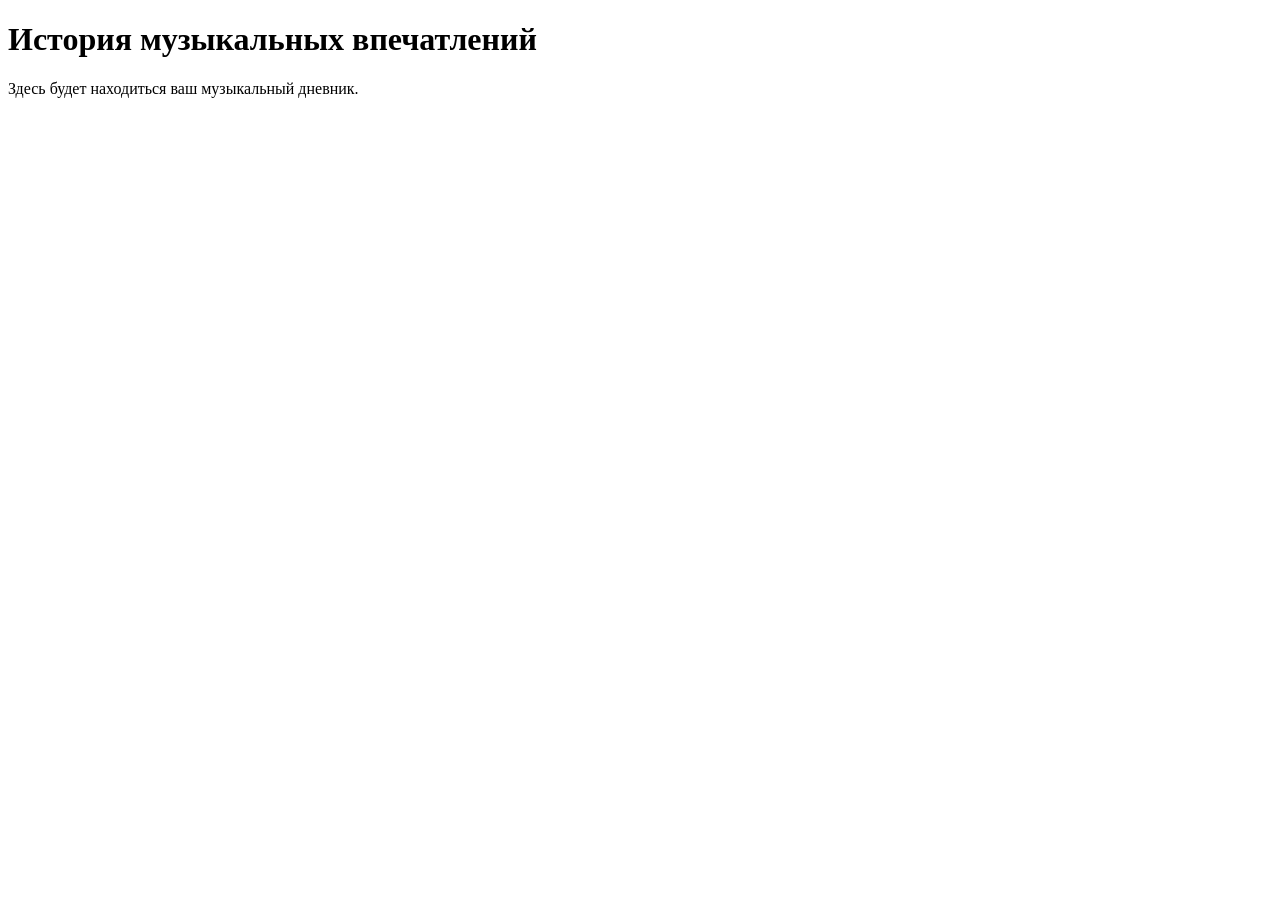
==== index.html @ a51bf450 "Add initial HTML structure for music diary Создана главная HTML-страница" ====
<!DOCTYPE html>
<html lang="ru">
<head>
    <meta charset="UTF-8">
    <meta name="viewport" content="width=device-width, initial-scale=1.0">
    <meta
        name="description"
        content="История музыкальных впечатлений — личный музыкальный дневник"
    >
    <title>История музыкальных впечатлений</title>
</head>
<body>
    <header>
        <h1>История музыкальных впечатлений</h1>
    </header>

    <main>
        <p>Здесь будет находиться ваш музыкальный дневник.</p>
    </main>
</body>
</html>
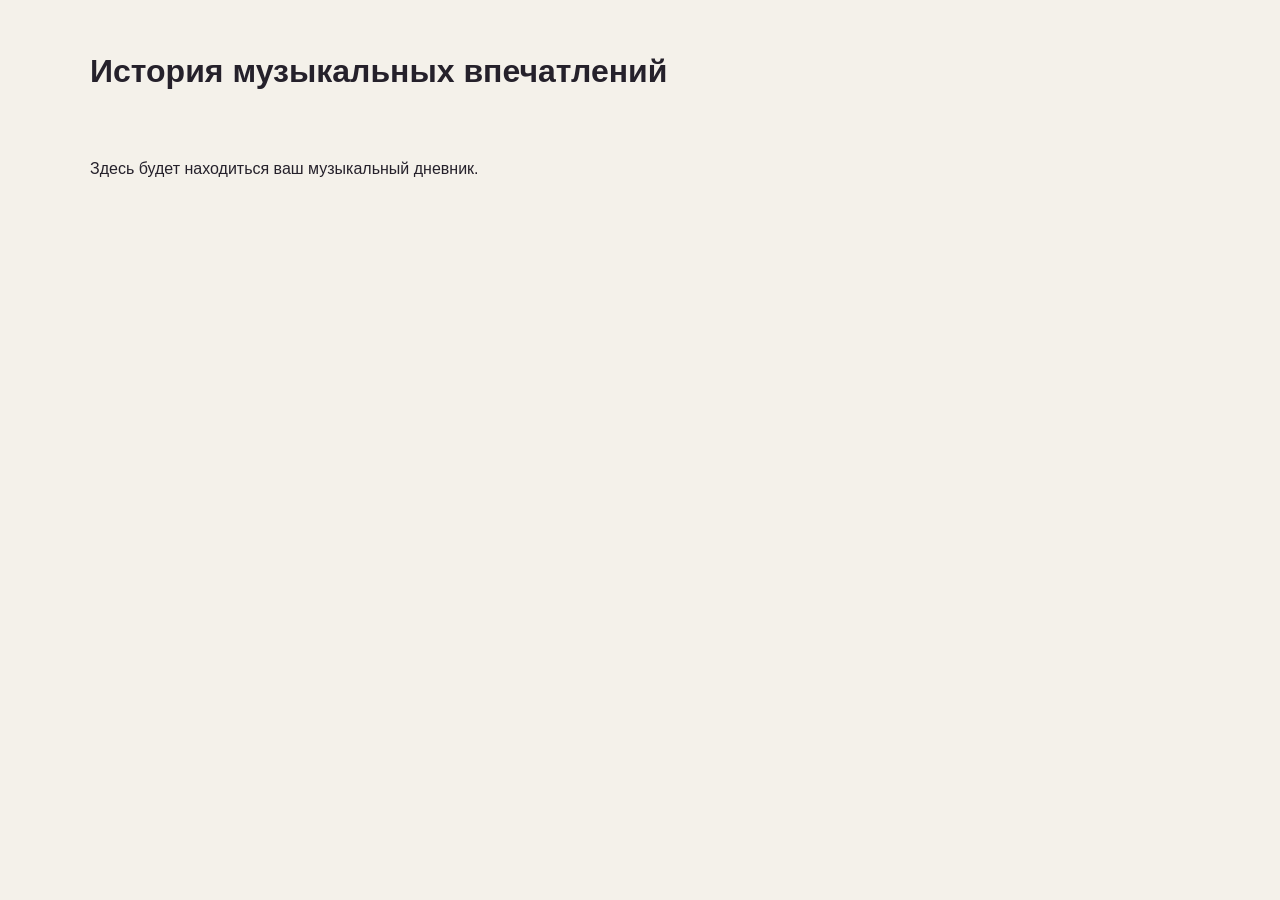
==== commit deda61e8: "Подключены CSS и JavaScript" ====
--- a/index.html
+++ b/index.html
@@ -7,6 +7,7 @@
         name="description"
         content="История музыкальных впечатлений — личный музыкальный дневник"
     >
+    <link rel="stylesheet" href="css/style.css">
     <title>История музыкальных впечатлений</title>
 </head>
 <body>
@@ -17,5 +18,7 @@
     <main>
         <p>Здесь будет находиться ваш музыкальный дневник.</p>
     </main>
+
+    <script src="js/main.js"></script>
 </body>
 </html>
--- a/css/style.css
+++ b/css/style.css
@@ -0,0 +1,31 @@
+:root {
+    --color-background: #f4f1ea;
+    --color-surface: #ffffff;
+    --color-text: #25212b;
+    --color-accent: #7d4e83;
+}
+
+* {
+    box-sizing: border-box;
+}
+
+body {
+    margin: 0;
+    font-family: Arial, sans-serif;
+    color: var(--color-text);
+    background-color: var(--color-background);
+}
+
+header,
+main {
+    width: min(100% - 32px, 1100px);
+    margin: 0 auto;
+}
+
+header {
+    padding: 32px 0;
+}
+
+main {
+    padding-bottom: 40px;
+}
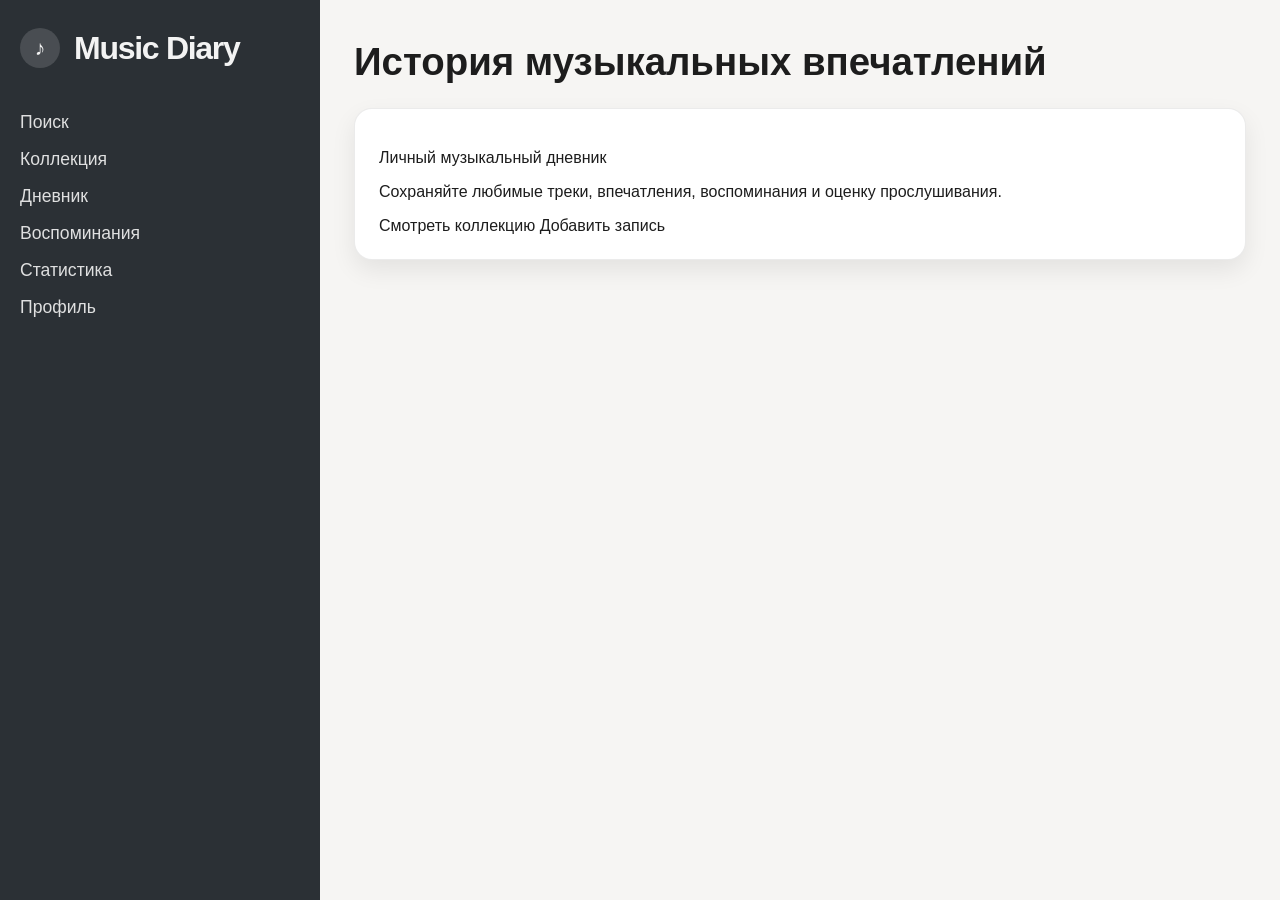
==== commit 8cd53749: "init: create base layout and page structure" ====
--- a/index.html
+++ b/index.html
@@ -1,24 +1,46 @@
 <!DOCTYPE html>
 <html lang="ru">
 <head>
-    <meta charset="UTF-8">
-    <meta name="viewport" content="width=device-width, initial-scale=1.0">
-    <meta
-        name="description"
-        content="История музыкальных впечатлений — личный музыкальный дневник"
-    >
-    <link rel="stylesheet" href="css/style.css">
-    <title>История музыкальных впечатлений</title>
+  <meta charset="UTF-8" />
+  <meta name="viewport" content="width=device-width, initial-scale=1.0" />
+  <title>Music Diary</title>
+  <link rel="stylesheet" href="css/style.css" />
 </head>
 <body>
-    <header>
+  <div class="app-shell">
+    <aside class="sidebar">
+      <header class="sidebar-header">
+        <div class="logo">
+          <span class="logo-mark">♪</span>
+          <span class="logo-text">Music Diary</span>
+        </div>
+      </header>
+
+      <nav class="sidebar-nav" aria-label="Навигация">
+        <a href="pages/search.html" class="nav-link">Поиск</a>
+        <a href="pages/collection.html" class="nav-link">Коллекция</a>
+        <a href="pages/diary.html" class="nav-link">Дневник</a>
+        <a href="pages/memories.html" class="nav-link">Воспоминания</a>
+        <a href="pages/stats.html" class="nav-link">Статистика</a>
+        <a href="pages/profile.html" class="nav-link">Профиль</a>
+      </nav>
+    </aside>
+
+    <main class="main-panel">
+      <header class="page-header">
         <h1>История музыкальных впечатлений</h1>
-    </header>
+      </header>
 
-    <main>
-        <p>Здесь будет находиться ваш музыкальный дневник.</p>
+      <section class="content-block">
+        <p>Личный музыкальный дневник</p>
+        <p>Сохраняйте любимые треки, впечатления, воспоминания и оценку прослушивания.</p>
+
+        <div class="hero-actions">
+          <a href="pages/collection.html" class="button primary">Смотреть коллекцию</a>
+          <a href="pages/diary.html" class="button secondary">Добавить запись</a>
+        </div>
+      </section>
     </main>
-
-    <script src="js/main.js"></script>
+  </div>
 </body>
-</html>
+</html>
--- a/css/style.css
+++ b/css/style.css
@@ -1,31 +1,123 @@
 :root {
-    --color-background: #f4f1ea;
-    --color-surface: #ffffff;
-    --color-text: #25212b;
-    --color-accent: #7d4e83;
+  --bg-page: #eceae4;
+  --sidebar-bg: #2b3035;
+  --sidebar-text: #f3f3f3;
+  --main-bg: #f6f5f3;
+  --panel-bg: #ffffff;
+  --text-main: #1d1d1d;
+  --text-soft: #5b5b5b;
+  --border: rgba(0, 0, 0, 0.08);
+  --accent: #7d4e83;
+  --shadow: 0 10px 24px rgba(0, 0, 0, 0.08);
 }
 
 * {
-    box-sizing: border-box;
+  box-sizing: border-box;
 }
 
 body {
-    margin: 0;
-    font-family: Arial, sans-serif;
-    color: var(--color-text);
-    background-color: var(--color-background);
+  margin: 0;
+  font-family: Arial, sans-serif;
+  background: var(--bg-page);
+  color: var(--text-main);
 }
 
-header,
-main {
-    width: min(100% - 32px, 1100px);
-    margin: 0 auto;
+a {
+  text-decoration: none;
+  color: inherit;
 }
 
-header {
-    padding: 32px 0;
+.app-shell {
+  display: flex;
+  min-height: 100vh;
 }
 
-main {
-    padding-bottom: 40px;
+.sidebar {
+  width: 320px;
+  background: var(--sidebar-bg);
+  color: var(--sidebar-text);
+  padding: 28px 20px 30px;
+  display: flex;
+  flex-direction: column;
 }
+
+.sidebar-header {
+  margin-bottom: 32px;
+}
+
+.logo {
+  display: flex;
+  align-items: center;
+  gap: 14px;
+}
+
+.logo-mark {
+  width: 40px;
+  height: 40px;
+  border-radius: 50%;
+  background: rgba(255, 255, 255, 0.14);
+  display: flex;
+  align-items: center;
+  justify-content: center;
+  font-size: 1.3rem;
+}
+
+.logo-text {
+  font-size: 2rem;
+  font-weight: 700;
+  letter-spacing: -0.04em;
+}
+
+.sidebar-nav {
+  display: flex;
+  flex-direction: column;
+  gap: 16px;
+  margin-top: 12px;
+}
+
+.nav-link {
+  font-size: 1.1rem;
+  color: var(--sidebar-text);
+  opacity: 0.9;
+  transition: opacity 0.2s ease, transform 0.2s ease;
+}
+
+.nav-link:hover,
+.nav-link:focus {
+  opacity: 1;
+  transform: translateX(4px);
+}
+
+.main-panel {
+  flex: 1;
+  background: var(--main-bg);
+  padding: 40px 34px;
+}
+
+.page-header h1 {
+  margin: 0 0 24px;
+  font-size: 2.4rem;
+  color: var(--text-main);
+}
+
+.content-block {
+  background: var(--panel-bg);
+  border: 1px solid var(--border);
+  border-radius: 18px;
+  box-shadow: var(--shadow);
+  padding: 24px;
+}
+
+@media (max-width: 768px) {
+  .app-shell {
+    flex-direction: column;
+  }
+
+  .sidebar {
+    width: 100%;
+  }
+
+  .main-panel {
+    padding: 20px 16px;
+  }
+}
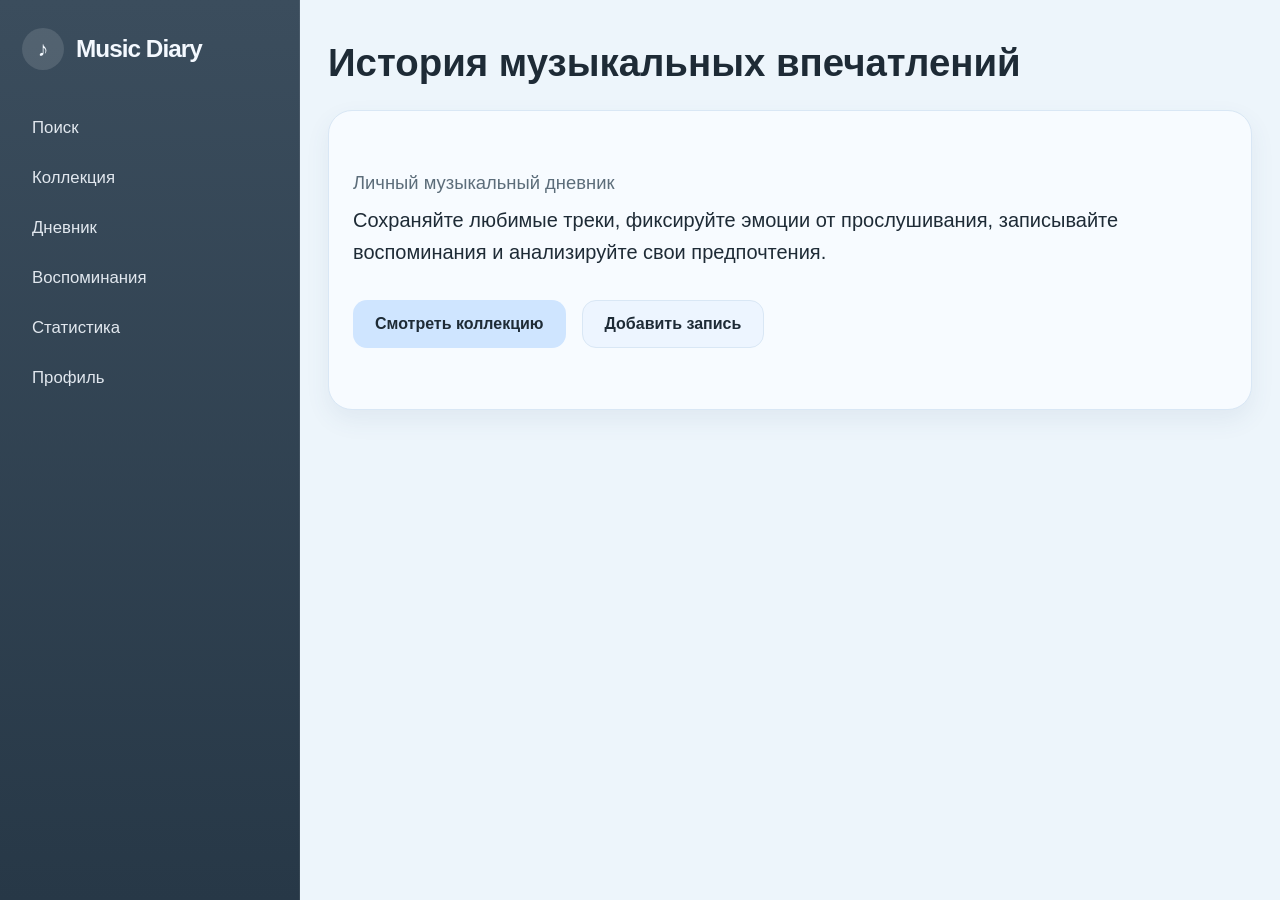
==== commit 9c0b7b79: "update page layout and global styles across site" ====
--- a/index.html
+++ b/index.html
@@ -1,46 +1,49 @@
 <!DOCTYPE html>
 <html lang="ru">
-<head>
-  <meta charset="UTF-8" />
-  <meta name="viewport" content="width=device-width, initial-scale=1.0" />
-  <title>Music Diary</title>
-  <link rel="stylesheet" href="css/style.css" />
-</head>
-<body>
-  <div class="app-shell">
-    <aside class="sidebar">
-      <header class="sidebar-header">
-        <div class="logo">
-          <span class="logo-mark">♪</span>
-          <span class="logo-text">Music Diary</span>
-        </div>
-      </header>
+  <head>
+    <meta charset="UTF-8" />
+    <meta name="viewport" content="width=device-width, initial-scale=1.0" />
+    <title>Music Diary</title>
+    <link rel="stylesheet" href="css/style.css" />
+  </head>
+  <body>
+    <div class="app-shell">
+      <aside class="sidebar">
+        <header class="sidebar-header">
+          <div class="logo">
+            <span class="logo-mark">♪</span>
+            <span class="logo-text">Music Diary</span>
+          </div>
+        </header>
 
-      <nav class="sidebar-nav" aria-label="Навигация">
-        <a href="pages/search.html" class="nav-link">Поиск</a>
-        <a href="pages/collection.html" class="nav-link">Коллекция</a>
-        <a href="pages/diary.html" class="nav-link">Дневник</a>
-        <a href="pages/memories.html" class="nav-link">Воспоминания</a>
-        <a href="pages/stats.html" class="nav-link">Статистика</a>
-        <a href="pages/profile.html" class="nav-link">Профиль</a>
-      </nav>
-    </aside>
+        <nav class="sidebar-nav" aria-label="Навигация по сайту">
+          <a href="pages/search.html" class="nav-link">Поиск</a>
+          <a href="pages/collection.html" class="nav-link">Коллекция</a>
+          <a href="pages/diary.html" class="nav-link">Дневник</a>
+          <a href="pages/memories.html" class="nav-link">Воспоминания</a>
+          <a href="pages/stats.html" class="nav-link">Статистика</a>
+          <a href="pages/profile.html" class="nav-link">Профиль</a>
+        </nav>
+      </aside>
 
-    <main class="main-panel">
-      <header class="page-header">
-        <h1>История музыкальных впечатлений</h1>
-      </header>
+      <main class="main-panel">
+        <header class="page-header">
+          <h1>История музыкальных впечатлений</h1>
+        </header>
 
-      <section class="content-block">
-        <p>Личный музыкальный дневник</p>
-        <p>Сохраняйте любимые треки, впечатления, воспоминания и оценку прослушивания.</p>
+        <section class="content-block hero-block">
+          <p class="lead">Личный музыкальный дневник</p>
+          <p class="hero-text">
+            Сохраняйте любимые треки, фиксируйте эмоции от прослушивания,
+            записывайте воспоминания и анализируйте свои предпочтения.
+          </p>
 
-        <div class="hero-actions">
-          <a href="pages/collection.html" class="button primary">Смотреть коллекцию</a>
-          <a href="pages/diary.html" class="button secondary">Добавить запись</a>
-        </div>
-      </section>
-    </main>
-  </div>
-</body>
+          <div class="hero-actions">
+            <a href="pages/collection.html" class="primary-button">Смотреть коллекцию</a>
+            <a href="pages/diary.html" class="secondary-button">Добавить запись</a>
+          </div>
+        </section>
+      </main>
+    </div>
+  </body>
 </html>
--- a/css/style.css
+++ b/css/style.css
@@ -1,30 +1,46 @@
 :root {
-  --bg-page: #eceae4;
-  --sidebar-bg: #2b3035;
-  --sidebar-text: #f3f3f3;
-  --main-bg: #f6f5f3;
-  --panel-bg: #ffffff;
-  --text-main: #1d1d1d;
-  --text-soft: #5b5b5b;
-  --border: rgba(0, 0, 0, 0.08);
-  --accent: #7d4e83;
-  --shadow: 0 10px 24px rgba(0, 0, 0, 0.08);
+  --bg-page: #edf5fb;
+  --bg-panel: #f7fbff;
+  --bg-panel-strong: #eaf3ff;
+  --sidebar-bg: #3b4d5d;
+  --sidebar-bg-deep: #273847;
+  --sidebar-text: #f4f9ff;
+  --main-text: #1e2b36;
+  --muted-text: #5c6d7a;
+  --line: #d9e7f5;
+  --soft-blue: #dfeefb;
+  --soft-blue-2: #cfe1f7;
+  --soft-blue-3: #b9d3f3;
+  --button-blue: #cfe5ff;
+  --button-blue-hover: #bfdcff;
+  --card-shadow: 0 10px 25px rgba(61, 92, 127, 0.08);
+  --accent: #5f8ec9;
+  --accent-dark: #3e628f;
 }
 
 * {
   box-sizing: border-box;
 }
 
+html {
+  scroll-behavior: smooth;
+}
+
 body {
   margin: 0;
+  min-height: 100vh;
   font-family: Arial, sans-serif;
   background: var(--bg-page);
-  color: var(--text-main);
+  color: var(--main-text);
 }
 
 a {
+  color: inherit;
   text-decoration: none;
-  color: inherit;
+}
+
+button, input, select, textarea {
+  font: inherit;
 }
 
 .app-shell {
@@ -33,37 +49,39 @@
 }
 
 .sidebar {
-  width: 320px;
-  background: var(--sidebar-bg);
+  width: 300px;
+  background: linear-gradient(180deg, var(--sidebar-bg) 0%, var(--sidebar-bg-deep) 100%);
   color: var(--sidebar-text);
-  padding: 28px 20px 30px;
+  padding: 28px 22px 24px;
   display: flex;
   flex-direction: column;
+  border-right: 1px solid rgba(255, 255, 255, 0.08);
 }
 
 .sidebar-header {
-  margin-bottom: 32px;
+  margin-bottom: 28px;
 }
 
 .logo {
   display: flex;
   align-items: center;
-  gap: 14px;
+  gap: 12px;
 }
 
 .logo-mark {
-  width: 40px;
-  height: 40px;
+  width: 42px;
+  height: 42px;
   border-radius: 50%;
-  background: rgba(255, 255, 255, 0.14);
+  background: rgba(255, 255, 255, 0.12);
   display: flex;
   align-items: center;
   justify-content: center;
   font-size: 1.3rem;
+  font-weight: 700;
 }
 
 .logo-text {
-  font-size: 2rem;
+  font-size: clamp(1.5rem, 1.9vw, 2.1rem);
   font-weight: 700;
   letter-spacing: -0.04em;
 }
@@ -71,44 +89,368 @@
 .sidebar-nav {
   display: flex;
   flex-direction: column;
+  gap: 14px;
+  margin-top: 12px;
+}
+
+.nav-link {
+  display: block;
+  padding: 8px 10px;
+  border-radius: 12px;
+  color: var(--sidebar-text);
+  font-size: 1.05rem;
+  font-weight: 500;
+  opacity: 0.9;
+  transition: background 0.2s ease, transform 0.2s ease;
+}
+
+.nav-link:hover,
+.nav-link:focus {
+  background: rgba(255, 255, 255, 0.06);
+  transform: translateX(2px);
+}
+
+.nav-link.active {
+  background: rgba(255, 255, 255, 0.08);
+  opacity: 1;
+}
+
+.main-panel {
+  flex: 1;
+  padding: 40px 28px 36px;
+  background: var(--bg-page);
+}
+
+.page-header h1 {
+  margin: 0 0 24px;
+  font-size: clamp(2rem, 3vw, 3rem);
+  line-height: 1.2;
+  color: var(--main-text);
+}
+
+.content-block {
+  background: var(--bg-panel);
+  border: 1px solid var(--line);
+  border-radius: 24px;
+  box-shadow: var(--card-shadow);
+  padding: 24px;
+}
+
+.hero-block {
+  min-height: 300px;
+  display: flex;
+  flex-direction: column;
+  justify-content: center;
+}
+
+.lead {
+  margin: 0 0 10px;
+  color: var(--muted-text);
+  font-size: 1.15rem;
+}
+
+.hero-text {
+  margin: 0 0 20px;
+  font-size: 1.25rem;
+  line-height: 1.6;
+  color: var(--main-text);
+}
+
+.hero-actions {
+  display: flex;
+  flex-wrap: wrap;
   gap: 16px;
   margin-top: 12px;
 }
 
-.nav-link {
-  font-size: 1.1rem;
-  color: var(--sidebar-text);
-  opacity: 0.9;
-  transition: opacity 0.2s ease, transform 0.2s ease;
-}
-
-.nav-link:hover,
-.nav-link:focus {
-  opacity: 1;
-  transform: translateX(4px);
-}
-
-.main-panel {
-  flex: 1;
-  background: var(--main-bg);
-  padding: 40px 34px;
-}
-
-.page-header h1 {
-  margin: 0 0 24px;
-  font-size: 2.4rem;
-  color: var(--text-main);
-}
-
-.content-block {
-  background: var(--panel-bg);
-  border: 1px solid var(--border);
+.primary-button,
+.secondary-button {
+  display: inline-flex;
+  align-items: center;
+  justify-content: center;
+  min-height: 48px;
+  padding: 12px 22px;
+  border: none;
+  border-radius: 14px;
+  background: var(--button-blue);
+  color: var(--main-text);
+  font-weight: 600;
+  cursor: pointer;
+  transition: background 0.2s ease, transform 0.2s ease, box-shadow 0.2s ease;
+}
+
+.primary-button:hover,
+.secondary-button:hover,
+.primary-button:focus,
+.secondary-button:focus {
+  background: var(--button-blue-hover);
+  transform: translateY(-1px);
+  box-shadow: 0 8px 18px rgba(95, 142, 201, 0.18);
+}
+
+.secondary-button {
+  background: #edf5ff;
+  border: 1px solid var(--line);
+}
+
+.cards-grid {
+  display: grid;
+  grid-template-columns: repeat(auto-fit, minmax(220px, 1fr));
+  gap: 20px;
+}
+
+.track-card {
+  background: var(--bg-panel);
+  border: 1px solid var(--line);
   border-radius: 18px;
-  box-shadow: var(--shadow);
-  padding: 24px;
-}
-
-@media (max-width: 768px) {
+  overflow: hidden;
+  box-shadow: var(--card-shadow);
+  transition: transform 0.2s ease, box-shadow 0.2s ease;
+}
+
+.track-card:hover {
+  transform: translateY(-2px);
+  box-shadow: 0 14px 28px rgba(61, 92, 127, 0.12);
+}
+
+.track-cover {
+  height: 170px;
+  background-size: cover;
+  background-position: center;
+}
+
+.cover-1 { background: linear-gradient(135deg, #bcd8f9, #7fb5eb); }
+.cover-2 { background: linear-gradient(135deg, #dfeefb, #bfd7f3); }
+.cover-3 { background: linear-gradient(135deg, #cfe3ff, #9ec0f0); }
+.cover-4 { background: linear-gradient(135deg, #d3e6ff, #b7d2f2); }
+
+.track-body {
+  padding: 18px 18px 20px;
+}
+
+.tag {
+  display: inline-block;
+  padding: 6px 10px;
+  border-radius: 999px;
+  font-size: 0.72rem;
+  font-weight: 700;
+  background: var(--soft-blue-2);
+  color: var(--accent-dark);
+  margin-bottom: 12px;
+}
+
+.track-body h3 {
+  margin: 0 0 6px;
+  font-size: 1.3rem;
+  color: var(--main-text);
+}
+
+.track-body p {
+  margin: 0;
+  color: var(--muted-text);
+}
+
+.meta {
+  display: flex;
+  justify-content: space-between;
+  margin-top: 16px;
+  font-weight: 700;
+  color: var(--main-text);
+}
+
+.form-grid {
+  display: grid;
+  grid-template-columns: repeat(2, minmax(0, 1fr));
+  gap: 18px;
+}
+
+.form-field {
+  display: flex;
+  flex-direction: column;
+  gap: 8px;
+}
+
+.form-field.full-width {
+  grid-column: 1 / -1;
+}
+
+.form-field label {
+  font-weight: 700;
+  color: var(--main-text);
+}
+
+.form-field input,
+.form-field select,
+.form-field textarea,
+.search-input {
+  width: 100%;
+  border: 1px solid var(--line);
+  border-radius: 12px;
+  background: #fff;
+  color: var(--main-text);
+  padding: 12px 14px;
+  outline: none;
+  transition: border-color 0.2s ease, box-shadow 0.2s ease;
+}
+
+.form-field input:focus,
+.form-field select:focus,
+.form-field textarea:focus,
+.search-input:focus {
+  border-color: var(--accent);
+  box-shadow: 0 0 0 3px rgba(95, 142, 201, 0.12);
+}
+
+.form-field textarea {
+  resize: vertical;
+  min-height: 120px;
+}
+
+.form-actions {
+  margin-top: 22px;
+}
+
+.memory-grid {
+  display: grid;
+  grid-template-columns: repeat(auto-fit, minmax(240px, 1fr));
+  gap: 20px;
+}
+
+.memory-card {
+  background: var(--bg-panel);
+  border: 1px solid var(--line);
+  border-radius: 18px;
+  overflow: hidden;
+  box-shadow: var(--card-shadow);
+}
+
+.memory-image {
+  height: 160px;
+  background: linear-gradient(135deg, #dfeefb, #b5d3ef);
+}
+
+.memory-one { background: linear-gradient(135deg, #dfeefb, #adcdf3); }
+.memory-two { background: linear-gradient(135deg, #d6ebff, #afc9eb); }
+.memory-three { background: linear-gradient(135deg, #cfebfd, #a8c4eb); }
+
+.memory-body {
+  padding: 18px 18px 20px;
+}
+
+.memory-date {
+  display: inline-block;
+  margin-bottom: 8px;
+  font-size: 0.75rem;
+  font-weight: 700;
+  color: var(--accent-dark);
+}
+
+.memory-body h3 {
+  margin: 0 0 8px;
+  font-size: 1.2rem;
+}
+
+.memory-body p {
+  margin: 0;
+  color: var(--muted-text);
+  line-height: 1.55;
+}
+
+.stats-summary {
+  display: grid;
+  grid-template-columns: repeat(auto-fit, minmax(180px, 1fr));
+  gap: 18px;
+}
+
+.summary-card {
+  background: linear-gradient(180deg, var(--bg-panel-strong), #eef8ff);
+  border: 1px solid var(--line);
+  border-radius: 18px;
+  padding: 20px 18px;
+  box-shadow: var(--card-shadow);
+}
+
+.summary-card h3 {
+  margin: 0 0 10px;
+  color: var(--muted-text);
+  font-size: 0.92rem;
+}
+
+.summary-card p {
+  margin: 0;
+  font-size: 2rem;
+  font-weight: 700;
+  color: var(--main-text);
+}
+
+.search-label {
+  display: block;
+  margin-bottom: 12px;
+  font-weight: 700;
+  color: var(--main-text);
+}
+
+.search-results {
+  display: grid;
+  gap: 14px;
+  margin-top: 18px;
+}
+
+.result-item {
+  background: #f3f9ff;
+  border: 1px solid var(--line);
+  border-radius: 14px;
+  padding: 16px 18px;
+}
+
+.result-item h3 {
+  margin: 0 0 6px;
+  font-size: 1.2rem;
+}
+
+.result-item p {
+  margin: 0;
+  color: var(--muted-text);
+}
+
+.profile-card {
+  display: flex;
+  align-items: center;
+  gap: 18px;
+  background: linear-gradient(180deg, var(--soft-blue), var(--bg-panel));
+  border: 1px solid var(--line);
+  border-radius: 18px;
+  padding: 18px;
+  margin-bottom: 24px;
+}
+
+.avatar {
+  width: 72px;
+  height: 72px;
+  border-radius: 50%;
+  background: linear-gradient(135deg, var(--soft-blue-3), var(--accent));
+  color: white;
+  display: flex;
+  align-items: center;
+  justify-content: center;
+  font-size: 1.7rem;
+  font-weight: 700;
+}
+
+.profile-meta h2 {
+  margin: 0 0 4px;
+}
+
+.profile-meta p {
+  margin: 0;
+  color: var(--muted-text);
+}
+
+.profile-form {
+  margin-top: 8px;
+}
+
+@media (max-width: 860px) {
   .app-shell {
     flex-direction: column;
   }
@@ -117,7 +459,11 @@
     width: 100%;
   }
 
+  .form-grid {
+    grid-template-columns: 1fr;
+  }
+
   .main-panel {
-    padding: 20px 16px;
+    padding: 24px 16px 28px;
   }
 }
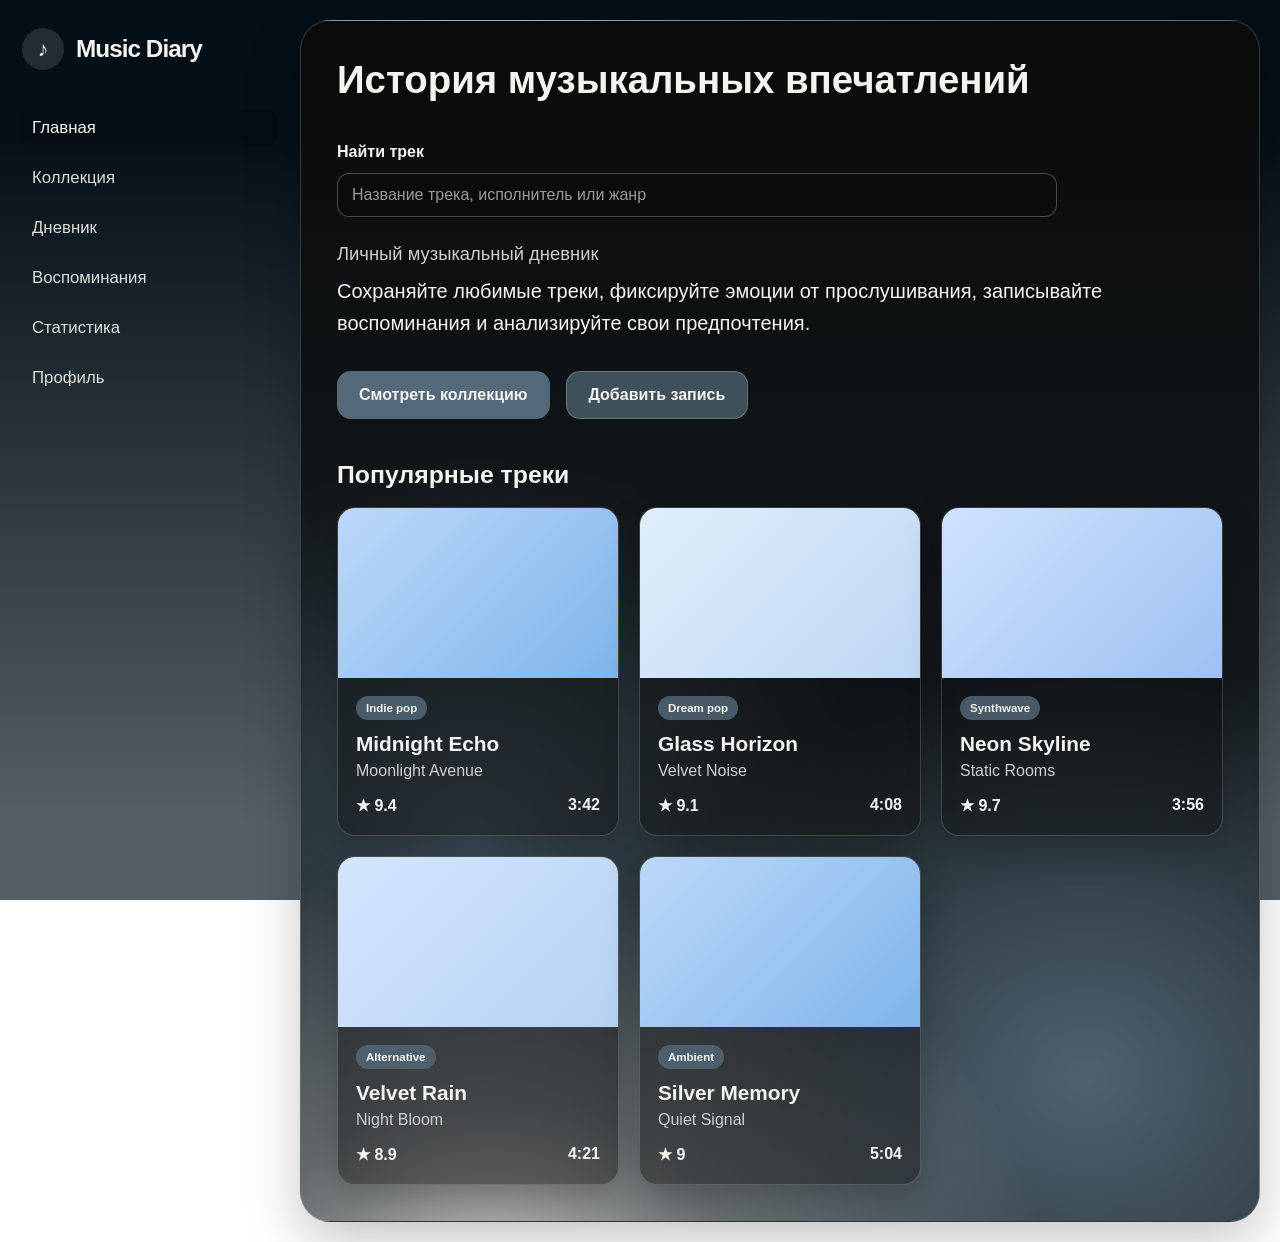
==== commit ab30115e: "feat: add home search and linked diary memories - перенесён поиск на главную страницу - добавлены пя" ====
--- a/index.html
+++ b/index.html
@@ -17,7 +17,7 @@
         </header>
 
         <nav class="sidebar-nav" aria-label="Навигация по сайту">
-          <a href="pages/search.html" class="nav-link">Поиск</a>
+          <a href="index.html" class="nav-link active">Главная</a>
           <a href="pages/collection.html" class="nav-link">Коллекция</a>
           <a href="pages/diary.html" class="nav-link">Дневник</a>
           <a href="pages/memories.html" class="nav-link">Воспоминания</a>
@@ -32,6 +32,16 @@
         </header>
 
         <section class="content-block hero-block">
+          <label for="global-search" class="search-label">Найти трек</label>
+          <input
+            id="global-search"
+            class="search-input global-search"
+            type="search"
+            placeholder="Название трека, исполнитель или жанр"
+            autocomplete="off"
+          />
+          <div id="global-search-results" class="search-results" aria-live="polite"></div>
+
           <p class="lead">Личный музыкальный дневник</p>
           <p class="hero-text">
             Сохраняйте любимые треки, фиксируйте эмоции от прослушивания,
@@ -43,7 +53,13 @@
             <a href="pages/diary.html" class="secondary-button">Добавить запись</a>
           </div>
         </section>
+
+        <section class="popular-section" aria-labelledby="popular-heading">
+          <h2 id="popular-heading">Популярные треки</h2>
+          <div id="popular-tracks" class="cards-grid"></div>
+        </section>
       </main>
     </div>
+    <script src="js/main.js"></script>
   </body>
 </html>
--- a/css/style.css
+++ b/css/style.css
@@ -16,8 +16,11 @@
   --card-shadow: 0 10px 25px rgba(61, 92, 127, 0.08);
   --accent: #5f8ec9;
   --accent-dark: #3e628f;
-}
-
+  --success: #5ca87d;
+  --danger: #d36f6f;
+}
+
+/* ===== Общие стили ===== */
 * {
   box-sizing: border-box;
 }
@@ -39,7 +42,15 @@
   text-decoration: none;
 }
 
-button, input, select, textarea {
+img {
+  max-width: 100%;
+  display: block;
+}
+
+button,
+input,
+select,
+textarea {
   font: inherit;
 }
 
@@ -48,6 +59,7 @@
   min-height: 100vh;
 }
 
+/* ===== Сайдбар ===== */
 .sidebar {
   width: 300px;
   background: linear-gradient(180deg, var(--sidebar-bg) 0%, var(--sidebar-bg-deep) 100%);
@@ -115,6 +127,7 @@
   opacity: 1;
 }
 
+/* ===== Основное содержимое ===== */
 .main-panel {
   flex: 1;
   padding: 40px 28px 36px;
@@ -136,6 +149,7 @@
   padding: 24px;
 }
 
+/* ===== Главная страница ===== */
 .hero-block {
   min-height: 300px;
   display: flex;
@@ -163,8 +177,10 @@
   margin-top: 12px;
 }
 
+/* ===== Кнопки ===== */
 .primary-button,
-.secondary-button {
+.secondary-button,
+.button {
   display: inline-flex;
   align-items: center;
   justify-content: center;
@@ -181,8 +197,10 @@
 
 .primary-button:hover,
 .secondary-button:hover,
+.button:hover,
 .primary-button:focus,
-.secondary-button:focus {
+.secondary-button:focus,
+.button:focus {
   background: var(--button-blue-hover);
   transform: translateY(-1px);
   box-shadow: 0 8px 18px rgba(95, 142, 201, 0.18);
@@ -193,6 +211,7 @@
   border: 1px solid var(--line);
 }
 
+/* ===== Карточки коллекции ===== */
 .cards-grid {
   display: grid;
   grid-template-columns: repeat(auto-fit, minmax(220px, 1fr));
@@ -258,6 +277,7 @@
   color: var(--main-text);
 }
 
+/* ===== Форма ===== */
 .form-grid {
   display: grid;
   grid-template-columns: repeat(2, minmax(0, 1fr));
@@ -310,6 +330,7 @@
   margin-top: 22px;
 }
 
+/* ===== Воспоминания ===== */
 .memory-grid {
   display: grid;
   grid-template-columns: repeat(auto-fit, minmax(240px, 1fr));
@@ -356,6 +377,7 @@
   line-height: 1.55;
 }
 
+/* ===== Статистика ===== */
 .stats-summary {
   display: grid;
   grid-template-columns: repeat(auto-fit, minmax(180px, 1fr));
@@ -383,6 +405,7 @@
   color: var(--main-text);
 }
 
+/* ===== Поиск ===== */
 .search-label {
   display: block;
   margin-bottom: 12px;
@@ -413,6 +436,68 @@
   color: var(--muted-text);
 }
 
+.saved-entries-wrapper {
+  margin-top: 28px;
+}
+
+.saved-entries-wrapper h2 {
+  margin: 0 0 16px;
+  font-size: 1.4rem;
+}
+
+.saved-entries {
+  display: grid;
+  gap: 14px;
+}
+
+.saved-entry {
+  background: #f3f9ff;
+  border: 1px solid var(--line);
+  border-radius: 14px;
+  padding: 16px 18px;
+}
+
+.saved-entry-header {
+  display: flex;
+  align-items: center;
+  justify-content: space-between;
+  gap: 12px;
+  margin-bottom: 8px;
+}
+
+.saved-entry-header strong {
+  font-size: 1.1rem;
+}
+
+.saved-entry-header span {
+  display: inline-flex;
+  align-items: center;
+  padding: 6px 10px;
+  border-radius: 999px;
+  background: var(--soft-blue-2);
+  color: var(--accent-dark);
+  font-size: 0.72rem;
+  font-weight: 700;
+}
+
+.saved-entry-meta {
+  color: var(--muted-text);
+  font-size: 0.8rem;
+  margin-bottom: 10px;
+}
+
+.saved-entry p {
+  margin: 0;
+  color: var(--main-text);
+  line-height: 1.6;
+}
+
+.empty-message {
+  margin: 0;
+  color: var(--muted-text);
+}
+
+/* ===== Профиль ===== */
 .profile-card {
   display: flex;
   align-items: center;
@@ -450,6 +535,7 @@
   margin-top: 8px;
 }
 
+/* ===== Медиазапросы ===== */
 @media (max-width: 860px) {
   .app-shell {
     flex-direction: column;
@@ -466,4 +552,376 @@
   .main-panel {
     padding: 24px 16px 28px;
   }
+}
+
+/* ===== Новое оформление: aurora panel ===== */
+:root {
+  --bg-page: #84919a;
+  --bg-panel: rgba(10, 10, 10, 0.58);
+  --bg-panel-strong: rgba(83, 104, 120, 0.52);
+  --sidebar-bg: transparent;
+  --sidebar-bg-deep: transparent;
+  --sidebar-text: #f5f3ef;
+  --main-text: #f5f3ef;
+  --muted-text: #d0d0cc;
+  --line: rgba(229, 228, 226, 0.2);
+  --soft-blue: rgba(83, 104, 120, 0.52);
+  --soft-blue-2: rgba(132, 145, 154, 0.55);
+  --soft-blue-3: #84919a;
+  --button-blue: #536878;
+  --button-blue-hover: #84919a;
+  --card-shadow: 0 14px 35px rgba(0, 0, 0, 0.22);
+  --accent: #b8c4cb;
+  --accent-dark: #e5e4e2;
+}
+
+body {
+  background:
+    radial-gradient(
+      ellipse at 12% 8%,
+      rgba(229, 228, 226, 0.2),
+      transparent 38%
+    ),
+    radial-gradient(
+      ellipse at 88% 88%,
+      rgba(229, 228, 226, 0.16),
+      transparent 42%
+    ),
+    #84919a;
+  background-attachment: fixed;
+  color: var(--main-text);
+}
+
+.app-shell {
+  background: transparent;
+}
+
+.sidebar {
+  background: transparent;
+  border-right: 0;
+}
+
+.main-panel {
+  min-width: 0;
+  margin: 20px 20px 20px 0;
+  padding: 36px;
+  border: 1px solid rgba(229, 228, 226, 0.2);
+  border-radius: 30px;
+  color: var(--main-text);
+  background:
+    radial-gradient(
+      ellipse 78% 48% at 20% 105%,
+      rgba(229, 228, 226, 0.82) 0%,
+      rgba(229, 228, 226, 0.34) 32%,
+      transparent 74%
+    ),
+    radial-gradient(
+      ellipse 65% 46% at 82% 88%,
+      rgba(83, 104, 120, 0.9) 0%,
+      rgba(83, 104, 120, 0.45) 38%,
+      transparent 76%
+    ),
+    radial-gradient(
+      ellipse 56% 42% at 18% 68%,
+      rgba(83, 104, 120, 0.62) 0%,
+      transparent 76%
+    ),
+    linear-gradient(180deg, #0a0a0a 0%, #111719 48%, #20282b 100%);
+  box-shadow: 0 20px 55px rgba(0, 0, 0, 0.22);
+}
+
+.page-header h1 {
+  color: var(--main-text);
+}
+
+.content-block {
+  padding: 8px 0 0;
+  border: 0;
+  border-radius: 0;
+  background: transparent;
+  box-shadow: none;
+}
+
+/* Карточки и блоки остаются различимыми на градиентном фоне */
+.track-card,
+.memory-card,
+.summary-card,
+.result-item,
+.saved-entry,
+.profile-card {
+  color: var(--main-text);
+  background: rgba(10, 10, 10, 0.42);
+  border: 1px solid rgba(229, 228, 226, 0.2);
+  box-shadow: var(--card-shadow);
+}
+
+.track-card:hover {
+  box-shadow: 0 18px 38px rgba(0, 0, 0, 0.3);
+}
+
+.track-body h3,
+.memory-body h3,
+.result-item h3,
+.saved-entry-header strong,
+.summary-card p,
+.profile-meta h2 {
+  color: var(--main-text);
+}
+
+.track-body p,
+.memory-body p,
+.result-item p,
+.saved-entry p,
+.summary-card h3,
+.profile-meta p,
+.saved-entry-meta {
+  color: var(--muted-text);
+}
+
+.tag,
+.saved-entry-header span {
+  color: #f5f3ef;
+  background: rgba(83, 104, 120, 0.82);
+}
+
+.form-field label,
+.search-label {
+  color: var(--main-text);
+}
+
+.form-field input,
+.form-field select,
+.form-field textarea,
+.search-input {
+  color: var(--main-text);
+  background: rgba(10, 10, 10, 0.46);
+  border-color: rgba(229, 228, 226, 0.28);
+}
+
+.form-field input::placeholder,
+.form-field textarea::placeholder,
+.search-input::placeholder {
+  color: rgba(245, 243, 239, 0.62);
+}
+
+.form-field input:focus,
+.form-field select:focus,
+.form-field textarea:focus,
+.search-input:focus {
+  border-color: #e5e4e2;
+  box-shadow: 0 0 0 3px rgba(229, 228, 226, 0.14);
+}
+
+.empty-message {
+  color: var(--muted-text);
+}
+
+/* Сохраняем подсветку ссылок навигации при наведении и фокусе */
+.nav-link {
+  color: var(--sidebar-text);
+}
+
+.nav-link:hover,
+.nav-link:focus {
+  background: rgba(10, 10, 10, 0.16);
+}
+
+.nav-link.active {
+  background: rgba(10, 10, 10, 0.24);
+}
+
+/* Кнопки действий на контрастном фоне */
+.primary-button,
+.secondary-button,
+.button {
+  color: #f5f3ef;
+}
+
+.secondary-button {
+  background: rgba(83, 104, 120, 0.72);
+  border-color: rgba(229, 228, 226, 0.24);
+}
+
+@media (max-width: 860px) {
+  .sidebar {
+    width: 100%;
+  }
+
+  .main-panel {
+    margin: 0 12px 12px;
+    padding: 24px 18px;
+    border-radius: 24px;
+  }
+}
+
+/* Общий фон страницы и навигации */
+body {
+  background: linear-gradient(
+    180deg,
+    #040F17 15%,
+    #565F64 92%
+  );
+  background-attachment: fixed;
+}
+
+.app-shell {
+  background: transparent;
+}
+
+.sidebar {
+  background: transparent;
+}
+
+/* ===== Главная и связанные записи ===== */
+.global-search {
+  max-width: 720px;
+  margin-bottom: 8px;
+}
+
+.popular-section {
+  margin-top: 34px;
+}
+
+.popular-section h2 {
+  margin: 0 0 18px;
+  color: var(--main-text);
+  font-size: 1.55rem;
+}
+
+.popular-section .track-card {
+  min-width: 0;
+}
+
+.saved-entries-wrapper {
+  margin-top: 30px;
+}
+
+.saved-entries-toggle {
+  width: 100%;
+  min-height: 54px;
+  display: flex;
+  align-items: center;
+  justify-content: space-between;
+  gap: 14px;
+  padding: 12px 16px;
+  border: 1px solid rgba(229, 228, 226, 0.22);
+  border-radius: 14px;
+  color: var(--main-text);
+  background: rgba(10, 10, 10, 0.38);
+  text-align: left;
+  font-weight: 700;
+  cursor: pointer;
+  transition: background 0.2s ease, border-color 0.2s ease;
+}
+
+.saved-entries-toggle:hover,
+.saved-entries-toggle:focus-visible {
+  background: rgba(83, 104, 120, 0.62);
+  border-color: rgba(229, 228, 226, 0.45);
+}
+
+.saved-entry-count {
+  min-width: 28px;
+  height: 28px;
+  display: inline-grid;
+  place-items: center;
+  border-radius: 50%;
+  color: #f5f3ef;
+  background: rgba(83, 104, 120, 0.9);
+  font-size: 0.85rem;
+}
+
+.saved-entries-panel {
+  padding-top: 14px;
+}
+
+.entry-actions,
+.form-actions {
+  display: flex;
+  align-items: center;
+  flex-wrap: wrap;
+  gap: 10px;
+}
+
+.entry-actions {
+  margin-top: 16px;
+}
+
+.entry-actions .secondary-button,
+.entry-actions .delete-button {
+  min-height: 38px;
+  padding: 8px 14px;
+  border-radius: 10px;
+  font-size: 0.88rem;
+}
+
+.delete-button {
+  border: 1px solid rgba(231, 137, 137, 0.38);
+  color: #ffe5e5;
+  background: rgba(130, 49, 49, 0.62);
+  cursor: pointer;
+  transition: background 0.2s ease, transform 0.2s ease;
+}
+
+.delete-button:hover,
+.delete-button:focus-visible {
+  background: rgba(166, 59, 59, 0.82);
+  transform: translateY(-1px);
+}
+
+.entry-memory-link,
+.memory-track {
+  margin-top: 10px !important;
+  color: #dce5e9 !important;
+  font-size: 0.9rem;
+}
+
+.memory-fields {
+  min-width: 0;
+  margin: 4px 0 0;
+  padding: 18px;
+  border: 1px solid rgba(229, 228, 226, 0.22);
+  border-radius: 14px;
+  background: rgba(10, 10, 10, 0.2);
+}
+
+.memory-fields legend {
+  padding: 0 8px;
+  color: var(--main-text);
+  font-weight: 700;
+}
+
+.memory-fields .form-grid {
+  margin-top: 6px;
+}
+
+.field-hint {
+  color: var(--muted-text);
+  font-size: 0.8rem;
+  line-height: 1.45;
+}
+
+.memory-photo {
+  width: 100%;
+  max-height: 280px;
+  object-fit: cover;
+  background: rgba(10, 10, 10, 0.3);
+}
+
+.memory-card .memory-body p + p {
+  margin-top: 10px;
+}
+
+.saved-entry-header {
+  flex-wrap: wrap;
+}
+
+@media (max-width: 860px) {
+  .popular-section {
+    margin-top: 26px;
+  }
+
+  .memory-fields {
+    padding: 14px;
+  }
 }
